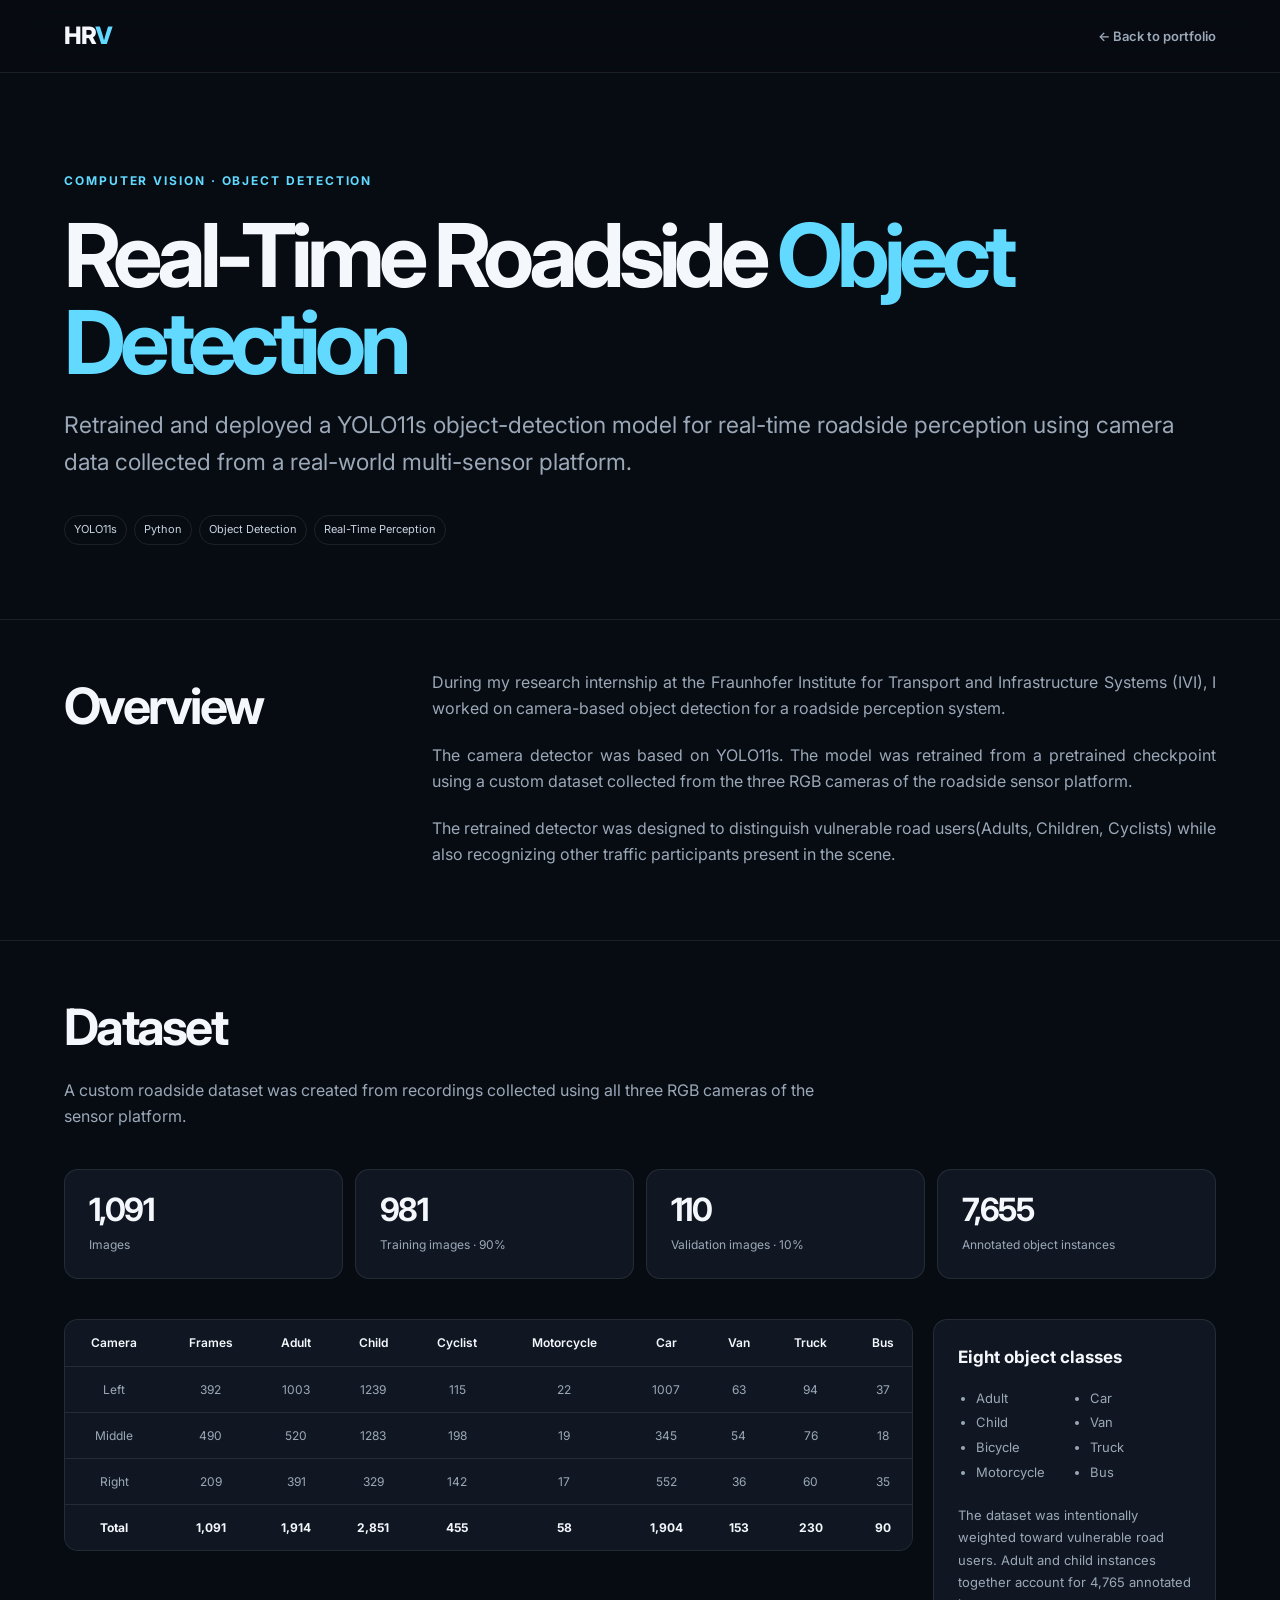
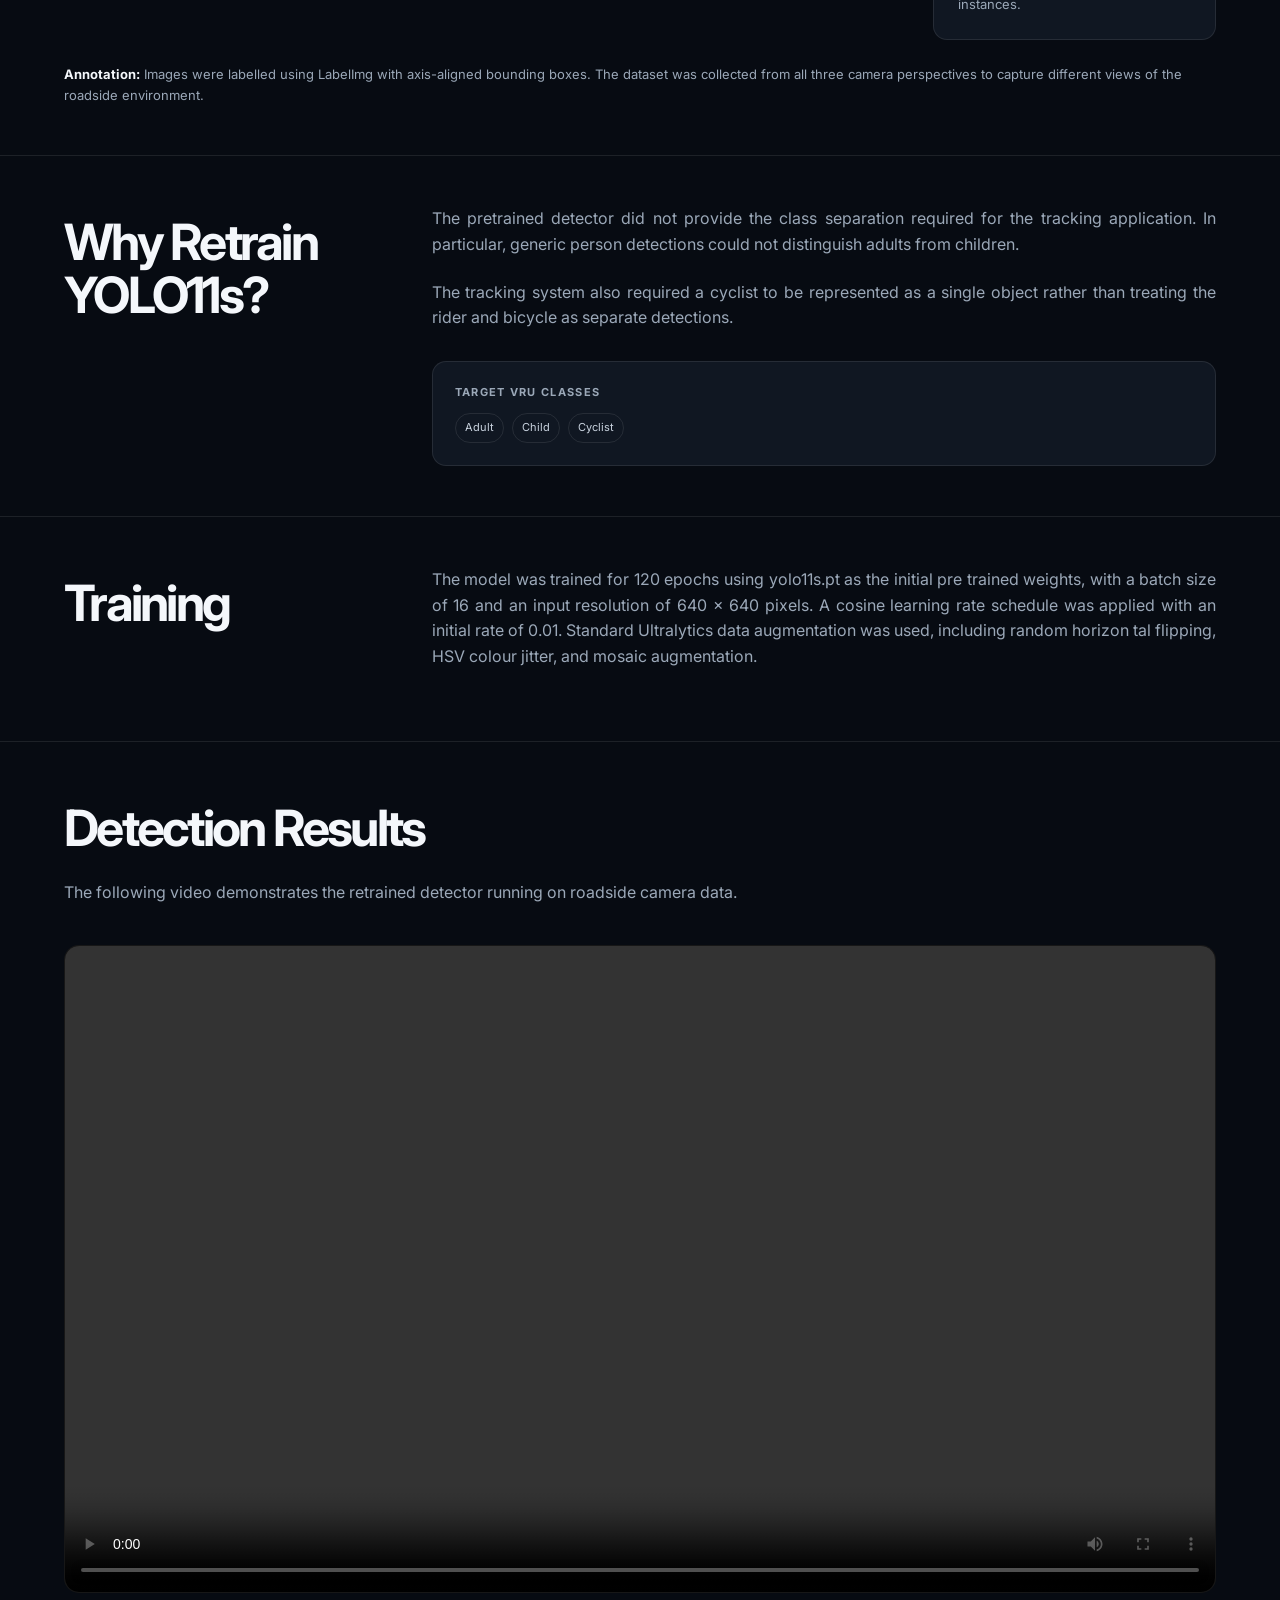
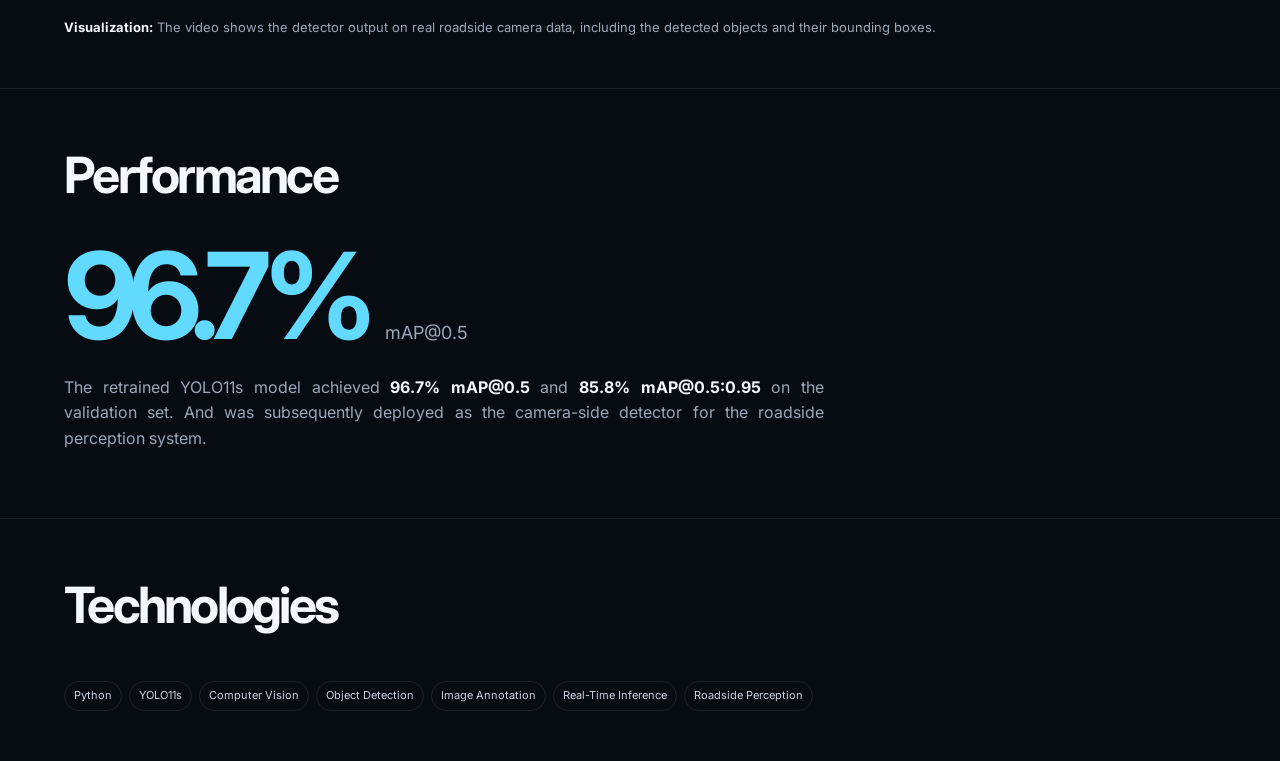
==== roadside-detection.html @ 36fd5cb9 "detection project" ====
<!DOCTYPE html>
<html lang="en">
<head>
    <meta charset="UTF-8">
    <meta name="viewport" content="width=device-width, initial-scale=1.0">

    <meta
        name="description"
        content="Hitesh Ram Vandanapu — Real-Time Roadside Object Detection using YOLO11s"
    >

    <title>Real-Time Roadside Object Detection | Hitesh Ram Vandanapu</title>

    <link rel="stylesheet" href="styles.css">
    <link rel="stylesheet" href="roadside-detection.css">

</head>

<body>
<header class="det-nav">
    <div class="det-container nav-inner">
        <a class="brand" href="index.html#home" aria-label="Back to Hitesh Ram Vandanapu portfolio">
            HR<span>V</span>
        </a>
        <a class="back-link" href="index.html#projects">← Back to portfolio</a>
    </div>
</header>


<main class="case-study">

    <!-- HERO -->
    <section class="case-hero">
        <div class="container">

            <div class="case-label">
                COMPUTER VISION · OBJECT DETECTION
            </div>

            <h1>
                Real-Time Roadside <span>Object Detection</span>
            </h1>

            <p class="case-lead">
                Retrained and deployed a YOLO11s object-detection model for real-time roadside perception using camera data
                collected from a real-world multi-sensor platform.
            </p>

            <div class="tags case-tags">
                <span class="tag">YOLO11s</span>
                <!-- <span class="tag">PyTorch</span> -->
                <span class="tag">Python</span>
                <span class="tag">Object Detection</span>
                <span class="tag">Real-Time Perception</span>
            </div>

        </div>
    </section>


    <!-- OVERVIEW -->
    <section>
        <div class="container case-grid">

            <div>
                <h2>Overview</h2>
            </div>

            <div class="case-content">
                <p>
                    During my research internship at the Fraunhofer Institute
                    for Transport and Infrastructure Systems (IVI), I worked
                    on camera-based object detection for a roadside perception
                    system.
                </p>

                <p>
                    The camera detector was based on YOLO11s. The model was
                    retrained from a pretrained checkpoint using a custom
                    dataset collected from the three RGB cameras of the
                    roadside sensor platform.
                </p>

                <p>
                    The retrained detector was designed to distinguish
                    vulnerable road users(Adults, Children, Cyclists) while also recognizing other traffic
                    participants present in the scene.
                </p>
            </div>

        </div>
    </section>


    <!-- DATASET -->
    <section>
        <div class="container">

            <h2>Dataset</h2>

            <p class="section-intro case-intro">
                A custom roadside dataset was created from recordings collected
                using all three RGB cameras of the sensor platform.
            </p>

            <div class="metric-grid">

                <div class="metric">
                    <strong>1,091</strong>
                    <span>Images</span>
                </div>

                <div class="metric">
                    <strong>981</strong>
                    <span>Training images · 90%</span>
                </div>

                <div class="metric">
                    <strong>110</strong>
                    <span>Validation images · 10%</span>
                </div>

                <div class="metric">
                    <strong>7,655</strong>
                    <span>Annotated object instances</span>
                </div>

            </div>


            <div class="dataset-layout">

                <div class="dataset-table-wrap">
                    <table class="dataset-table">

                        <thead>
                            <tr>
                                <th>Camera</th>
                                <th>Frames</th>
                                <th>Adult</th>
                                <th>Child</th>
                                <th>Cyclist</th>
                                <th>Motorcycle</th>
                                <th>Car</th>
                                <th>Van</th>
                                <th>Truck</th>
                                <th>Bus</th>
                            </tr>
                        </thead>

                        <tbody>
                            <tr>
                                <td>Left</td>
                                <td>392</td>
                                <td>1003</td>
                                <td>1239</td>
                                <td>115</td>
                                <td>22</td>
                                <td>1007</td>
                                <td>63</td>
                                <td>94</td>
                                <td>37</td>
                            </tr>

                            <tr>
                                <td>Middle</td>
                                <td>490</td>
                                <td>520</td>
                                <td>1283</td>
                                <td>198</td>
                                <td>19</td>
                                <td>345</td>
                                <td>54</td>
                                <td>76</td>
                                <td>18</td>
                            </tr>

                            <tr>
                                <td>Right</td>
                                <td>209</td>
                                <td>391</td>
                                <td>329</td>
                                <td>142</td>
                                <td>17</td>
                                <td>552</td>
                                <td>36</td>
                                <td>60</td>
                                <td>35</td>
                            </tr>

                            <tr class="table-total">
                                <td>Total</td>
                                <td>1,091</td>
                                <td>1,914</td>
                                <td>2,851</td>
                                <td>455</td>
                                <td>58</td>
                                <td>1,904</td>
                                <td>153</td>
                                <td>230</td>
                                <td>90</td>
                            </tr>
                        </tbody>

                    </table>
                </div>

                <div class="dataset-note">

                    <h3>Eight object classes</h3>

                    <ul>
                        <li>Adult</li>
                        <li>Child</li>
                        <li>Bicycle</li>
                        <li>Motorcycle</li>
                        <li>Car</li>
                        <li>Van</li>
                        <li>Truck</li>
                        <li>Bus</li>
                    </ul>

                    <p>
                        The dataset was intentionally weighted toward
                        vulnerable road users. Adult and child instances
                        together account for 4,765 annotated instances.
                    </p>

                </div>

            </div>

            <p class="case-note">
                <strong>Annotation:</strong>
                Images were labelled using LabelImg with axis-aligned
                bounding boxes. The dataset was collected from all three
                camera perspectives to capture different views of the
                roadside environment.
            </p>

        </div>
    </section>


    <!-- WHY RETRAIN -->
    <section>
        <div class="container case-grid">

            <div>
                <h2>Why Retrain YOLO11s?</h2>
            </div>

            <div class="case-content">

                <p>
                    The pretrained detector did not provide the class
                    separation required for the tracking application.
                    In particular, generic person detections could not
                    distinguish adults from children.
                </p>

                <p>
                    The tracking system also required a cyclist to be
                    represented as a single object rather than treating
                    the rider and bicycle as separate detections.
                </p>

                <div class="callout">
                    <span class="callout-label">Target VRU classes</span>

                    <div class="callout-tags">
                        <span class="tag">Adult</span>
                        <span class="tag">Child</span>
                        <span class="tag">Cyclist</span>
                    </div>
                </div>

            </div>

        </div>
    </section>


    <!-- TRAINING -->
    <section>
        <div class="container case-grid">

            <div>
                <h2>Training</h2>
            </div>

            <div class="case-content">
                <p>
                    The model was trained for 120 epochs using yolo11s.pt as the initial pre
                    trained weights, with a batch size of 16 and an input resolution of 640 × 640
                    pixels. A cosine learning rate schedule was applied with an initial rate of 0.01.
                    Standard Ultralytics data augmentation was used, including random horizon
                    tal flipping, HSV colour jitter, and mosaic augmentation.
                </p>

                <!-- <p>
                    The camera detector was based on YOLO11s. The model was
                    retrained from a pretrained checkpoint using a custom
                    dataset collected from the three RGB cameras of the
                    roadside sensor platform.
                </p>

                <p>
                    The retrained detector was designed to distinguish
                    vulnerable road users(Adults, Children, Cyclists) while also recognizing other traffic
                    participants present in the scene.
                </p> -->
            </div>
            <!-- <div class="pipeline">

                <div class="pipeline-step">
                    <span>01</span>
                    <strong>Pretrained YOLO11s</strong>
                    <p>Starting checkpoint</p>
                </div>

                <div class="pipeline-arrow">→</div>

                <div class="pipeline-step">
                    <span>02</span>
                    <strong>Custom Dataset</strong>
                    <p>1,091 labelled images</p>
                </div>

                <div class="pipeline-arrow">→</div>

                <div class="pipeline-step">
                    <span>03</span>
                    <strong>Retraining</strong>
                    <p>Eight traffic classes</p>
                </div>

                <div class="pipeline-arrow">→</div>

                <div class="pipeline-step">
                    <span>04</span>
                    <strong>Deployment</strong>
                    <p>Roadside perception</p>
                </div>

            </div> -->

            <!-- <div class="figure-card">
                <img
                    src="assets/yolo_training.png"
                    alt="YOLO11s training loss curves from the thesis"
                    loading="lazy"
                >

                <p class="figure-caption">
                    Training and validation loss curves for the retrained YOLO11s model.
                </p>
            </div> -->

        </div>
    </section>


    <!-- RESULTS VIDEO -->
    <section>
        <div class="container">

            <h2>Detection Results</h2>

            <p class="section-intro case-intro">
                The following video demonstrates the retrained detector
                running on roadside camera data.
            </p>

            <div class="video-container">

                <!--
                    OPTION 1:
                    Replace the src below with your compressed MP4.

                    OPTION 2:
                    Replace the entire video element with your YouTube
                    iframe if the video is hosted as an unlisted video.
                -->

                <video controls preload="metadata">
                    <source
                        src="assets/det_video.mp4"
                        type="video/mp4"
                    >
                    Your browser does not support HTML5 video.
                </video>

            </div>

            <p class="case-note">
                <strong>Visualization:</strong>
                The video shows the detector output on real roadside
                camera data, including the detected objects and their
                bounding boxes.
            </p>

            <!-- <div class="figure-card">
                <img
                    src="assets/detection_results.png"
                    alt="Comparison of pretrained and retrained YOLO11s detections"
                    loading="lazy"
                >

                <p class="figure-caption">
                    Example detection results comparing the pretrained
                    and retrained YOLO11s models.
                </p>
            </div> -->

        </div>
    </section>


    <!-- RESULT -->
    <section>
        <div class="container">

            <h2>Performance</h2>

            <div class="result-highlight">
                <strong>96.7%</strong>
                <span>mAP@0.5</span>
            </div>

            <p class="case-content result-text">
                The retrained YOLO11s model achieved <strong>96.7% mAP@0.5</strong> and <strong>85.8% mAP@0.5:0.95</strong> on the validation set.
                And was subsequently deployed as the
                camera-side detector for the roadside perception system.
            </p>

        </div>
    </section>


    <!-- CONNECTION
    <section>
        <div class="container case-grid">

            <div>
                <h2>From Detection to Tracking</h2>
            </div>

            <div class="case-content">

                <p>
                    The camera detector was not developed in isolation.
                    Its output became an input to my subsequent Master's
                    thesis on LiDAR-camera multi-object tracking.
                </p>

                <div class="connection-flow">

                    <div>
                        <span>Internship</span>
                        <strong>YOLO11s Retraining</strong>
                    </div>

                    <span class="flow-arrow">↓</span>

                    <div>
                        <span>Camera Input</span>
                        <strong>2D VRU Detections</strong>
                    </div>

                    <span class="flow-arrow">↓</span>

                    <div>
                        <span>Master's Thesis</span>
                        <strong>LiDAR + Camera Tracking</strong>
                    </div>

                </div>

            </div>

        </div>
    </section> -->


    <!-- TECHNOLOGIES -->
    <section>
        <div class="container">

            <h2>Technologies</h2>

            <div class="tags technology-tags">
                <span class="tag">Python</span>
                <!-- <span class="tag">PyTorch</span> -->
                <span class="tag">YOLO11s</span>
                <span class="tag">Computer Vision</span>
                <span class="tag">Object Detection</span>
                <span class="tag">Image Annotation</span>
                <span class="tag">Real-Time Inference</span>
                <span class="tag">Roadside Perception</span>
            </div>

        </div>
    </section>


</main>


<!-- <footer class="thesis-footer">
    <div class="thesis-container footer-inner">
        <span>Hitesh Ram Vandanapu · Perception Engineer</span>
        <a href="index.html#projects">Back to portfolio ↑</a>
    </div>
</footer> -->

</body>
</html>
---- styles.css ----
@import url('https://fonts.googleapis.com/css2?family=Inter:wght@400;500;600;700;800&display=swap');


/* ========================================
   CSS VARIABLES
   ======================================== */

:root {
    --bg: #070b12;
    --bg2: #0c111a;
    --card: #101722;
    --text: #f4f7fb;
    --muted: #9ba8b8;

    --line: rgba(255, 255, 255, 0.09);

    --accent: #62d9ff;
    --accent2: #8b7cff;
    --name: #ff6b6b;

    --max: 1600px;
}


/* ========================================
   RESET / BASE STYLES
   ======================================== */

* {
    box-sizing: border-box;
}

html {
    scroll-behavior: smooth;
}

body {
    margin: 0;
    background: var(--bg);
    color: var(--text);
    font-family: Inter, Arial, sans-serif;
    line-height: 1.6;
}

a {
    color: inherit;
    text-decoration: none;
}


/* ========================================
   CONTAINER
   ======================================== */

.container {
    width: min(var(--max), 90%);
    margin: auto;
    /* padding: 10px 0; */
}


/* ========================================
   NAVIGATION
   ======================================== */

nav {
    position: fixed;
    top: 0;
    left: 0;
    right: 0;

    z-index: 50;

    background: rgba(7, 11, 18, 0.72);
    backdrop-filter: blur(18px);

    border-bottom: 1px solid var(--line);
}

.nav {
    height: 72px;

    display: flex;
    align-items: center;
    justify-content: space-between;
}
/* ========================================
   LOGO
   ======================================== */
.logo {
    transform: translateX(-20px);
    font-family: 'Orbitron',sans-serif;
    font-size: 32px;
    font-weight: 800;
    letter-spacing: -0.04em;
    color: var(--text);
}
.logo-v {
    color: var(--accent);
}


/* -------------------------------------------- */
.navlinks {
    display: flex;
    gap: 28px;

    font-size: 17px;
    color: var(--muted);
    transform: translateY(5px);
}

.navlinks a:hover {
    color: var(--accent2);
}

.navlinks a[aria-label="Home"] {
    display: inline-flex;
    width: 25px;
    height: 25px;
    align-items: center;
    justify-content: center;
    font-size: 24px;
}

.mobile-nav,
.mobile-nav-label {
    display: none;
}


/* ========================================
   HERO SECTION
   ======================================== */
/* Hero Grid Layout */
.hero-inner {
  position: relative;
  padding-top: 72px;
    padding-bottom: 55px;
  display: grid;
    grid-template-columns: 1.1fr 0.9fr;
  align-items: center;
  gap: 50px;
    min-height: 100vh;
}

.hero-content {
  max-width: 100%;
  transform: translateY(80px);
}

/* Image Frame & Glow Styling */
.hero-image-wrapper {
  display: flex;
    justify-content: flex-end;
    align-items: center;
  position: relative;
        top: -225px;
        right: -350px;
    align-self: end;
}

.hero-image-frame {
  position: relative;
  transform: scale(2.0);
  transform-origin: right center;
  width: 100%;
        max-width: 540px;

  aspect-ratio: 5 / 5;
}

.hero-img {
  width: 100%;
  height: 100%;
  object-fit: cover;
  object-position: 60% 20%;
  display: block;
}

/* Mobile Responsiveness adjustment */
@media (max-width: 900px) {
  .hero-inner {
    grid-template-columns: 1fr;
    padding-top: 100px;
        padding-bottom: 0;
    gap: 40px;
        min-height: auto;
  }
  
  .hero-image-wrapper {
    order: -1; /* Places photo above text on mobile devices */
        top: 0;
                right: 0;
  }
  
  .hero-image-frame {
        transform: none;
        transform-origin: center;
    max-width: 280px;
  }

    .hero-content {
        transform: none;
    }
}
.hero {
    min-height: 100vh;

    display: flex;
    align-items: center;

    position: relative;
    overflow: hidden;
}

.hero[hidden] {
    display: none;
}


/* Background glow effects */

.glow {
    position: absolute;

    width: 600px;
    height: 600px;

    border-radius: 50%;

    filter: blur(100px);
    opacity: 0.18;

    pointer-events: none;
}

.g1 {
    background: var(--accent);

    right: -200px;
    top: 5%;
}

.g2 {
    background: var(--accent2);

    left: -300px;
    bottom: -250px;
}


/* .hero-inner {
    position: relative;
    padding-top: 72px;
} */


/* Hero eyebrow */

.eyebrow {
    color: var(--accent);

    font-size: 12px;
    font-weight: 700;

    letter-spacing: 0.18em;
    text-transform: uppercase;
}


/* Main heading */

h1 {
    max-width: 1000px;

    margin: 20px 0 25px;

    font-size: clamp(48px, 8vw, 50px);
    line-height: 0.96;

    letter-spacing: -0.065em;
}


/* Hero description */

.hero-sub {
    max-width: 760px;

    margin: 0;

    color: var(--muted);

    font-size: clamp(18px, 2vw, 23px);
}


/* ========================================
   TYPING ANIMATION
   ======================================== */

.typebox {
    min-height: 34px;

    margin-top: 28px;

    font-size: 18px;
    font-weight: 600;
}

.typebox span {
    color: var(--accent);
}

.cursor {
    display: inline-block;

    width: 2px;
    height: 1em;

    margin-left: 5px;

    background: var(--accent);

    vertical-align: -2px;

    animation: blink 0.8s infinite;
}

@keyframes blink {
    50% {
        opacity: 0;
    }
}


/* ========================================
   BUTTONS
   ======================================== */

.actions {
    display: flex;
    flex-wrap: wrap;
    gap: 12px;

    margin-top: 35px;
    transform: translateX(450px);

}

.btn {
    padding: 13px 19px;

    border: 1px solid var(--line);
    border-radius: 9px;

    font-size: 13px;
    font-weight: 700;

    transition: 0.2s;
}

.btn:hover {
    transform: translateY(-2px);

    border-color: rgba(255, 255, 255, 0.25);
}

.btn.primary {
    background: #fff;
    color: #070b12;

    border-color: #fff;
}


/* Scroll indicator */

.scroll {
    position: absolute;

    bottom: 35px;
    left: 0;

    color: var(--muted);

    font-size: 11px;
    letter-spacing: 0.12em;
    text-transform: uppercase;
}


/* ========================================
   GENERAL SECTIONS
   ======================================== */

section {
    padding: 100px 0;

    border-top: 1px solid var(--line);
}

section.page-hidden {
    display: none;
}

.section-title {
    margin: 0 0 12px;

    font-size: 40px;

    letter-spacing: -0.05em;
}

.section-intro {
    max-width: 680px;

    margin-bottom: 45px;

    color: var(--muted);
}


/* ========================================
   ABOUT SECTION
   ======================================== */

#about {
    text-align: center;
}

#about .section-intro {
    margin-right: auto;
    margin-left: auto;
    text-align: justify;
}

.about-image {
    display: block;
    width: 220px;
    height: 220px;
    margin: 0 auto 30px;
    object-fit: cover;
    object-position: 60% 20%;
    border: 4px solid var(--accent2);
    border-radius: 50%;
}
 
.about {
    text-align: center;
}
.know {
    color: var(--accent);
}

.about-copy {
    margin-right: 300px;
    margin-left: 300px;
    color: var(--text);

    font-size: 16px;
    text-align: justify;
}


/* Statistics */

/* .statgrid {
    display: grid;

    grid-template-columns: 1fr 1fr;

    gap: 12px;
}

.stat {
    padding: 0;
}

.stat strong {
    display: block;

    font-size: 30px;

    letter-spacing: -0.04em;
}

.stat span {
    font-size: 12px;

    color: var(--muted);
} */


/* ========================================
   EXPERIENCE SECTION
   ======================================== */

.work {
    display: grid;

    gap: 18px;
}

.work-card {
    display: grid;

    grid-template-columns: 220px 1fr;

    gap: 30px;

    padding: 28px;

    background: var(--card);

    border: 1px solid var(--line);
    border-radius: 15px;
}

.work-date {
    color: var(--muted);

    font-size: 14px;
    padding-top: 5px;
}

.work h3 {
    margin: 0;

    font-size: 22px;
}

.company {
    margin: 4px 0 14px;

    color: var(--accent);

    font-size: 16px;
}

.work ul {
    margin: 0;

    padding-left: 18px;

    color: var(--muted);
}

.work li {
    margin: 7px 0;
}


/* ========================================
   PROJECTS SECTION
   ======================================== */

.project-grid {
    display: grid;

    grid-template-columns: repeat(2, 1fr);

    gap: 18px;
}

.project-link {
    display: inline-block;

    margin-top: 24px;

    color: var(--accent);

    font-size: 13px;
    font-weight: 700;

    transition:
        transform 0.2s ease,
        color 0.2s ease;
}

.project-link:hover {
    color: var(--accent2);
    transform: translateX(4px);
}

.project {
    min-height: 260px;

    display: flex;
    flex-direction: column;

    padding: 28px;

    background: var(--card);

    border: 1px solid var(--line);
    border-radius: 15px;
}

.project-num {
    color: var(--accent);

    font-size: 12px;
    font-weight: 700;

    letter-spacing: 0.12em;
}

.project h3 {
    margin: 12px 0 8px;

    font-size: 23px;
}

.project p {
    margin: 0;

    color: var(--muted);

    font-size: 14px;
}


/* Project tags */

.tags {
    display: flex;
    flex-wrap: wrap;

    gap: 7px;

    margin-top: auto;
    padding-top: 25px;
}

.tag {
    padding: 5px 9px;

    color: #c9d3df;

    font-size: 11px;

    border: 1px solid var(--line);
    border-radius: 100px;
}


/* ========================================
   SKILLS SECTION
   ======================================== */

.skills {
    display: grid;

    grid-template-columns: repeat(3, 1fr);

    gap: 12px;
}

.skill ul {
    margin: 0;
    padding-left: 20px;

    color: var(--muted);

    font-size: 13px;
    line-height: 1.8;
}

.skill ul2 {
    display: grid;
    grid-template-columns: repeat(2, 1fr);

    margin: 0;
    padding-left: 20px;

    color: var(--muted);

    font-size: 13px;
    line-height: 1.8;
}

.skill li {
    margin: 3px 0;
    padding-left: 3px;
}

.skill li::marker {
    color: var(--accent);
}

.skill {
    position: relative;

    min-height: 190px;
    padding: 20px;

    background: var(--card);

    border: 1px solid var(--line);
    border-radius: 14px;

    transition:
        transform 0.2s ease,
        border-color 0.2s ease;
}

#skills {
    padding-top: 100px;
    padding-bottom: 75px;
}

.skill:hover {
    transform: translateY(-3px);
    border-color: rgba(98, 217, 255, 0.28);
}

.skill-num {
    margin-bottom: 0px;

    color: var(--accent);

    font-size: 11px;
    font-weight: 700;

    letter-spacing: 0.14em;
}

.skill-list {
    display: grid;
    gap: 12px;
}

.skill-item {
    display: grid;
    gap: 5px;
    color: var(--muted);
    font-size: 12px;
}
.skill-bar {
    width: 100%;
    height: 5px;

    margin-top: 7px;

    background: rgba(255, 255, 255, 0.08);
    border-radius: 10px;

    overflow: hidden;
}

.skill-bar i {
    display: block;

    width: 0;
    height: 100%;

    background: var(--accent);
    border-radius: inherit;

    transition: width 1.2s cubic-bezier(0.4, 0, 0.2, 1);
}
.skill-bar {
    height: 7px;
    overflow: hidden;
    border-radius: 999px;
    background: rgba(255, 255, 255, 0.09);
}


.skill-bar i {
    display: block;
    height: 100%;
    border-radius: inherit;
    background: var(--accent);
}

.skill h3 {
    margin: 0 0 12px;

    font-size: 17px;
    line-height: 1.3;
}

.skill p {
    margin: 0;

    color: var(--muted);

    font-size: 13px;
    line-height: 1.8;
}


/* ========================================
   EDUCATION SECTION
   ======================================== */

.edu {
    display: grid;

    grid-template-columns: 1fr 1fr;

    gap: 18px;
}

.edu-card {
    padding: 25px;

    background: var(--card);

    border: 1px solid var(--line);
    border-radius: 14px;
}

.edu-card .year {
    color: var(--accent);

    font-size: 12px;
}

.edu-card h3 {
    margin: 8px 0 3px;
}

.edu-card p {
    margin: 0;

    color: var(--muted);

    font-size: 14px;
}


/* ========================================
   CONTACT SECTION
   ======================================== */

.contact {
    display: grid;
    grid-template-columns: 0.9fr 1.1fr;
    align-items: start;
    gap: 90px;
}

.contact-details h2 {
    margin: 0;
    font-size: clamp(44px, 6vw, 72px);
    line-height: 1;
    letter-spacing: -0.065em;
}

.contact-details h2 span {
    color: var(--accent);
}

.contact-details h3 {
    margin: 38px 0 26px;
    transform: translateY(20px);
    font-size: 22px;
    color: var(--text);
}

.contact-detail {
    display: flex;
    align-items: center;
    gap: 20px;
    width: fit-content;
    margin: 22px 0;
    font-size: 17px;
    font-weight: 600;
    transform: translateY(50px);

}

.contact-icon {
    width: 32px;
    color: var(--accent2);
    font-size: 27px;
    text-align: center;
}

.contact-socials {
    display: flex;
    gap: 22px;
    margin: 30px 0;
}

.social-link {
    display: grid;
    width: 40px;
    height: 40px;
    place-items: center;
    background: var(--text);
    color: var(--bg);
    font-size: 14px;
    font-weight: 800;
}

.contact-cv {
    display: inline-block;
    transform: translateY(100px);
    background: var(--accent);
    border-color: var(--accent);
}

.contact-actions {
    display: flex;
    flex-wrap: wrap;
    gap: 12px;
    margin-top: 30px;
}

.contact-linkedin {
    display: inline-block;
    transform: translateY(100px);

}

.contact-form {
    display: flex;
    flex-direction: column;
    transform: translateY(100px);
    gap: 10px;
}

.contact-form label {
    position: absolute;
    width: 1px;
    height: 1px;
    overflow: hidden;
    clip: rect(0 0 0 0);
}

.contact-form input,
.contact-form textarea {
    width: 100%;
    padding: 13px 16px;
    border: 1px solid rgba(27, 155, 190, 0.28);
    border-radius: 8px;
    outline: none;
    background: rgba(27, 155, 190, 0.28);
    color: var(--text);
    font: inherit;
}

.contact-form input::placeholder,
.contact-form textarea::placeholder {
    color: var(--text);
    opacity: 0.95;
}

.contact-form input:focus,
.contact-form textarea:focus {
    border-color: var(--accent2);
}

.contact-form textarea {
    min-height: 190px;
    resize: vertical;
}

.contact-form button {
    align-self: flex-start;
    margin-top: 10px;
    background: var(--accent);
    border-color: var(--accent);
    color: var(--bg);
}

.contact-details p {
    max-width: 650px;

    color: var(--muted);
}


/* ========================================
   FOOTER
   ======================================== */

footer {
    display: flex;

    justify-content: space-between;

    padding: 18px 0;

    color: var(--muted);

    font-size: 12px;

    border-top: 1px solid var(--line);
    position: fixed;
    right: 5%;
    bottom: 0;
    left: 5%;
    z-index: 40;
    background: var(--bg);
}

footer.footer-hidden {
    display: none;
}


/* ========================================
   RESPONSIVE DESIGN
   ======================================== */

@media (max-width: 800px) {

    .logo {
        transform: translateX(-15px);
    }

    #about {
        padding: 80px 0;
    }

    #about .section-title {
        font-size: 34px;
    }

    #about .section-intro,
    #about .about-copy {
        max-width: none;
        margin-right: 0;
        margin-left: 0;
        text-align: left;
    }

    #about .about-image {
        width: 180px;
        height: 180px;
        margin-bottom: 24px;
    }

    /* Navigation */

    .navlinks {
        display: none;
    }

    .mobile-nav-label {
        display: block;
        position: absolute;
        width: 1px;
        height: 1px;
        overflow: hidden;
        clip: rect(0 0 0 0);
    }

    .mobile-nav {
        display: block;
        max-width: 170px;
        padding: 8px 10px;
        border: 1px solid var(--line);
        border-radius: 7px;
        background: var(--card);
        color: var(--text);
        font: inherit;
    }


    /* Hero */

    .hero {
        min-height: 92vh;
    }


    /* Grid layouts */

    .about,
    .project-grid,
    .skills,
    .edu {
        grid-template-columns: 1fr;
    }


    /* Experience */

    .work-card {
        grid-template-columns: 1fr;

        gap: 10px;
    }


    /* Contact */

    .contact {
        grid-template-columns: 1fr;
        gap: 50px;
    }

    #contact {
        padding-bottom: 150px;
    }

    .contact-detail,
    .contact-cv,
    .contact-linkedin,
    .contact-form {
        transform: none;
    }

    .contact-form textarea {
        min-height: 140px;
    }

    .contact .actions {
        margin-top: 25px;
    }
}
---- roadside-detection.css ----
/* ========================================
   ROADSIDE DETECTION CASE STUDY
   ======================================== */

.det-container {
    width: min(var(--max), 90%);
    margin: auto;
}

.det-nav {
    position: sticky;
    top: 0;
    z-index: 20;
    background: rgba(7, 11, 18, 0.86);
    backdrop-filter: blur(18px);
    border-bottom: 1px solid var(--line);
}

.nav-inner {
    min-height: 72px;
    display: flex;
    align-items: center;
    justify-content: space-between;
}

.brand {
    font-size: 24px;
    font-weight: 800;
    letter-spacing: -0.05em;
}

.brand span { color: var(--accent); }

.back-link {
    color: var(--muted);
    font-size: 13px;
    font-weight: 600;
    transition: color 0.2s ease;
}

.back-link:hover { color: var(--accent); }

.case-study {
    padding-top: 24px;
}

.case-study section {
    padding: 50px 0;
    border-top: 1px solid var(--line);
}

.case-hero {
    min-height: 58vh;
    display: flex;
    align-items: center;
    border-top: 0 !important;
}

.case-label,
.case-number {
    color: var(--accent);
    font-size: 12px;
    font-weight: 700;
    letter-spacing: 0.16em;
    text-transform: uppercase;
}

.case-hero h1 {
    max-width: 2000px;
    margin: 22px 0;
    font-size: clamp(48px, 7vw, 88px);
    line-height: 0.98;
    letter-spacing: -0.07em;
}

.case-hero h1 span {
    color: var(--accent);
}

.case-lead {
    max-width: 2000px;
    margin: 0;
    color: var(--muted);
    font-size: clamp(18px, 2vw, 23px);
}

.case-tags {
    margin-top: 10px;
    margin-bottom: 0;
}

.case-grid {
    display: grid;
    grid-template-columns: 0.55fr 1.45fr;
    gap: 70px;
}

.case-grid h2,
.case-study h2 {
    margin: 10px 0 25px;
    font-size: clamp(32px, 4vw, 50px);
    line-height: 1.05;
    letter-spacing: -0.055em;
}

.case-content {
    max-width: 820px;
    color: var(--muted);
    font-size: 16px;
    text-align: justify;
}

.case-content p {
    margin: 0 0 22px;
}

.case-content strong {
    color: var(--text);
}

.case-intro {
    max-width: 760px;
    margin: 0 0 40px;
    color: var(--muted);
}

.metric-grid {
    display: grid;
    grid-template-columns: repeat(4, 1fr);
    gap: 12px;
    margin: 40px 0;
}

.metric {
    padding: 24px;
    background: var(--card);
    border: 1px solid var(--line);
    border-radius: 14px;
}

.metric strong {
    display: block;
    color: var(--text);
    font-size: 32px;
    line-height: 1;
    letter-spacing: -0.05em;
}

.metric span {
    display: block;
    margin-top: 9px;
    color: var(--muted);
    font-size: 12px;
}

.dataset-layout {
    display: grid;
    grid-template-columns: 1.5fr 0.5fr;
    gap: 20px;
    align-items: start;
}

.dataset-table-wrap {
    overflow-x: auto;
    border: 1px solid var(--line);
    border-radius: 14px;
    background: var(--card);
}

.dataset-table {
    width: 100%;
    min-width: 850px;
    border-collapse: collapse;
    font-size: 12px;
    text-align: center;
}

.dataset-table th,
.dataset-table td {
    padding: 13px 12px;
    text-align: center;
    border-bottom: 1px solid var(--line);
}

.dataset-table th:first-child,
.dataset-table td:first-child {
    text-align: center;
}

.dataset-table th {
    color: var(--text);
    font-weight: 600;
}

.dataset-table td {
    color: var(--muted);
}

.dataset-table tr:last-child td {
    border-bottom: 0;
}

.dataset-table .table-total td {
    color: var(--text);
    font-weight: 700;
}

.dataset-note {
    padding: 24px;
    background: var(--card);
    border: 1px solid var(--line);
    border-radius: 14px;
}

.dataset-note h3 {
    margin: 0 0 14px;
    font-size: 17px;
}

.dataset-note ul {
    columns: 2;
    margin: 0 0 20px;
    padding-left: 18px;
    color: var(--muted);
    font-size: 13px;
    line-height: 1.9;
}

.dataset-note p {
    margin: 0;
    color: var(--muted);
    font-size: 13px;
    line-height: 1.7;
}

.case-note {
    margin: 24px 0 0;
    color: var(--muted);
    font-size: 13px;
}

.case-note strong {
    color: var(--text);
}

.callout {
    margin-top: 30px;
    padding: 22px;
    background: var(--card);
    border: 1px solid var(--line);
    border-radius: 14px;
}

.callout-label {
    display: block;
    margin-bottom: 12px;
    color: var(--muted);
    font-size: 11px;
    font-weight: 700;
    letter-spacing: 0.12em;
    text-transform: uppercase;
}

.callout-tags {
    display: flex;
    flex-wrap: wrap;
    gap: 8px;
}

.pipeline {
    display: grid;
    grid-template-columns: 1fr auto 1fr auto 1fr auto 1fr;
    gap: 14px;
    align-items: stretch;
    margin: 40px 0;
}

.pipeline-step {
    min-width: 0;
    padding: 22px;
    background: var(--card);
    border: 1px solid var(--line);
    border-radius: 14px;
}

.pipeline-step span {
    display: block;
    margin-bottom: 14px;
    color: var(--accent);
    font-size: 11px;
    font-weight: 700;
    letter-spacing: 0.12em;
}

.pipeline-step strong {
    display: block;
    font-size: 15px;
}

.pipeline-step p {
    margin: 6px 0 0;
    color: var(--muted);
    font-size: 12px;
}

.pipeline-arrow {
    display: flex;
    align-items: center;
    color: var(--accent);
    font-size: 22px;
}

.figure-card {
    margin-top: 35px;
    overflow: hidden;
    background: var(--card);
    border: 1px solid var(--line);
    border-radius: 15px;
}

.figure-card img {
    display: block;
    width: 100%;
    height: auto;
}

.figure-caption {
    margin: 0;
    padding: 14px 18px;
    color: var(--muted);
    font-size: 12px;
    border-top: 1px solid var(--line);
}

.video-container {
    margin-top: 35px;
    overflow: hidden;
    background: #000;
    border: 1px solid var(--line);
    border-radius: 15px;
    aspect-ratio: 16 / 9;
}

.video-container video {
    display: block;
    width: 100%;
    height: 100%;
    object-fit: contain;
}

.result-highlight {
    display: flex;
    align-items: baseline;
    gap: 18px;
    margin: 40px 0 25px;
}

.result-highlight strong {
    color: var(--accent);
    font-size: clamp(64px, 10vw, 120px);
    line-height: 0.9;
    letter-spacing: -0.08em;
}

.result-highlight span {
    color: var(--muted);
    font-size: 18px;
}

.result-text {
    max-width: 760px;
}

.connection-flow {
    display: flex;
    flex-direction: column;
    gap: 10px;
    margin-top: 30px;
}

.connection-flow > div {
    padding: 20px;
    background: var(--card);
    border: 1px solid var(--line);
    border-radius: 12px;
}

.connection-flow span {
    display: block;
    margin-bottom: 4px;
    color: var(--accent);
    font-size: 11px;
    font-weight: 700;
    letter-spacing: 0.12em;
    text-transform: uppercase;
}

.connection-flow strong {
    font-size: 16px;
}

.flow-arrow {
    color: var(--accent);
    text-align: center;
}

.technology-tags {
    max-width: 900px;
}


/* ========================================
   RESPONSIVE
   ======================================== */

@media (max-width: 1000px) {

    .case-grid {
        grid-template-columns: 1fr;
        gap: 25px;
    }

    .metric-grid {
        grid-template-columns: repeat(2, 1fr);
    }

    .dataset-layout {
        grid-template-columns: 1fr;
    }

    .pipeline {
        grid-template-columns: 1fr;
    }

    .pipeline-arrow {
        justify-content: center;
        transform: rotate(90deg);
    }
}


@media (max-width: 800px) {

    .case-study {
        padding-top: 72px;
    }

    .case-study section {
        padding: 75px 0;
    }

    .case-hero {
        min-height: 75vh;
    }

    .metric-grid {
        grid-template-columns: 1fr 1fr;
    }

    .dataset-note ul {
        columns: 1;
    }

    .case-hero h1 {
        font-size: clamp(44px, 13vw, 68px);
    }
}


@media (max-width: 500px) {

    .metric-grid {
        grid-template-columns: 1fr;
    }

    .result-highlight {
        display: block;
    }

    .result-highlight span {
        display: block;
        margin-top: 12px;
    }
}

.thesis-footer {
    border-top: 1px solid var(--line);
}

.footer-inner {
    min-height: 75px;
    display: flex;
    justify-content: space-between;
    align-items: center;
    color: var(--muted);
    font-size: 11px;
}

.footer-inner a {
    color: var(--muted);
    transition: color 0.2s ease;
}

.footer-inner a:hover { color: var(--accent); }

.thesis-container {
    width: min(var(--max), 90%);
    margin: 0 auto;
}
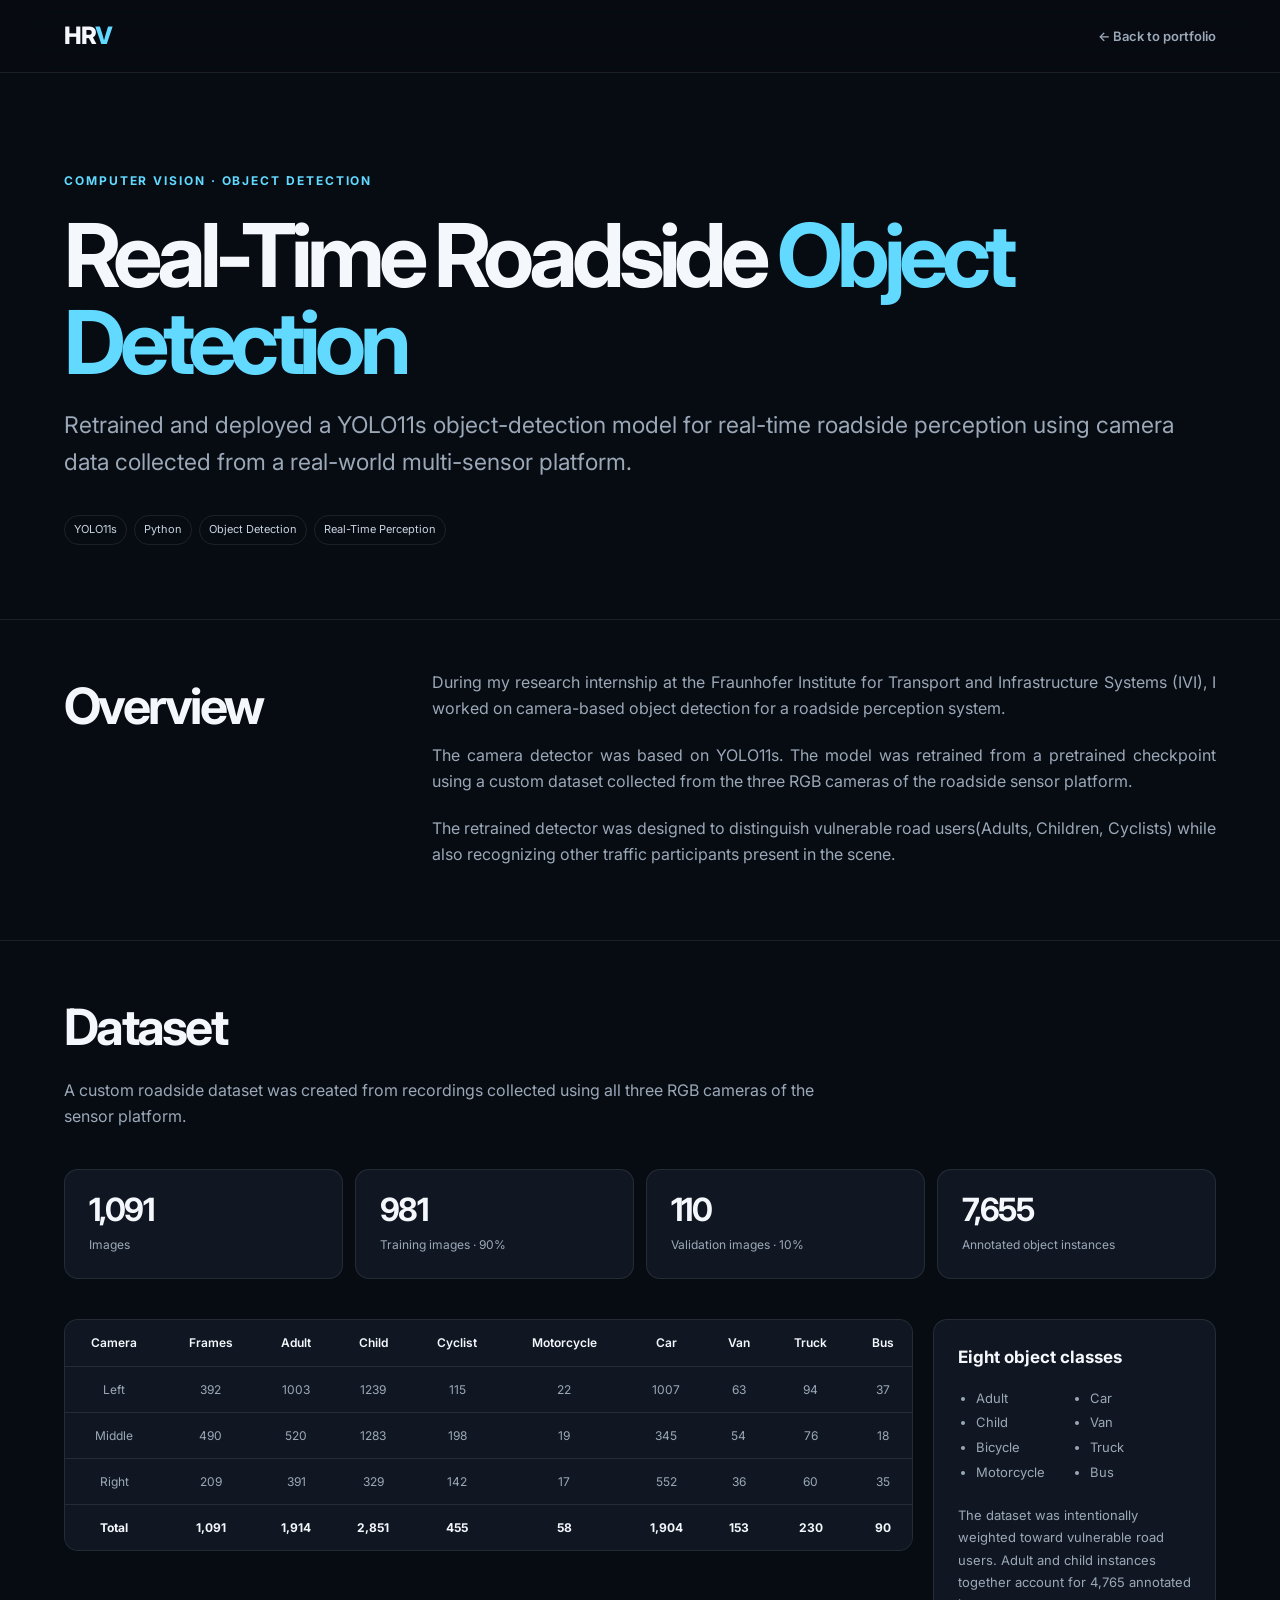
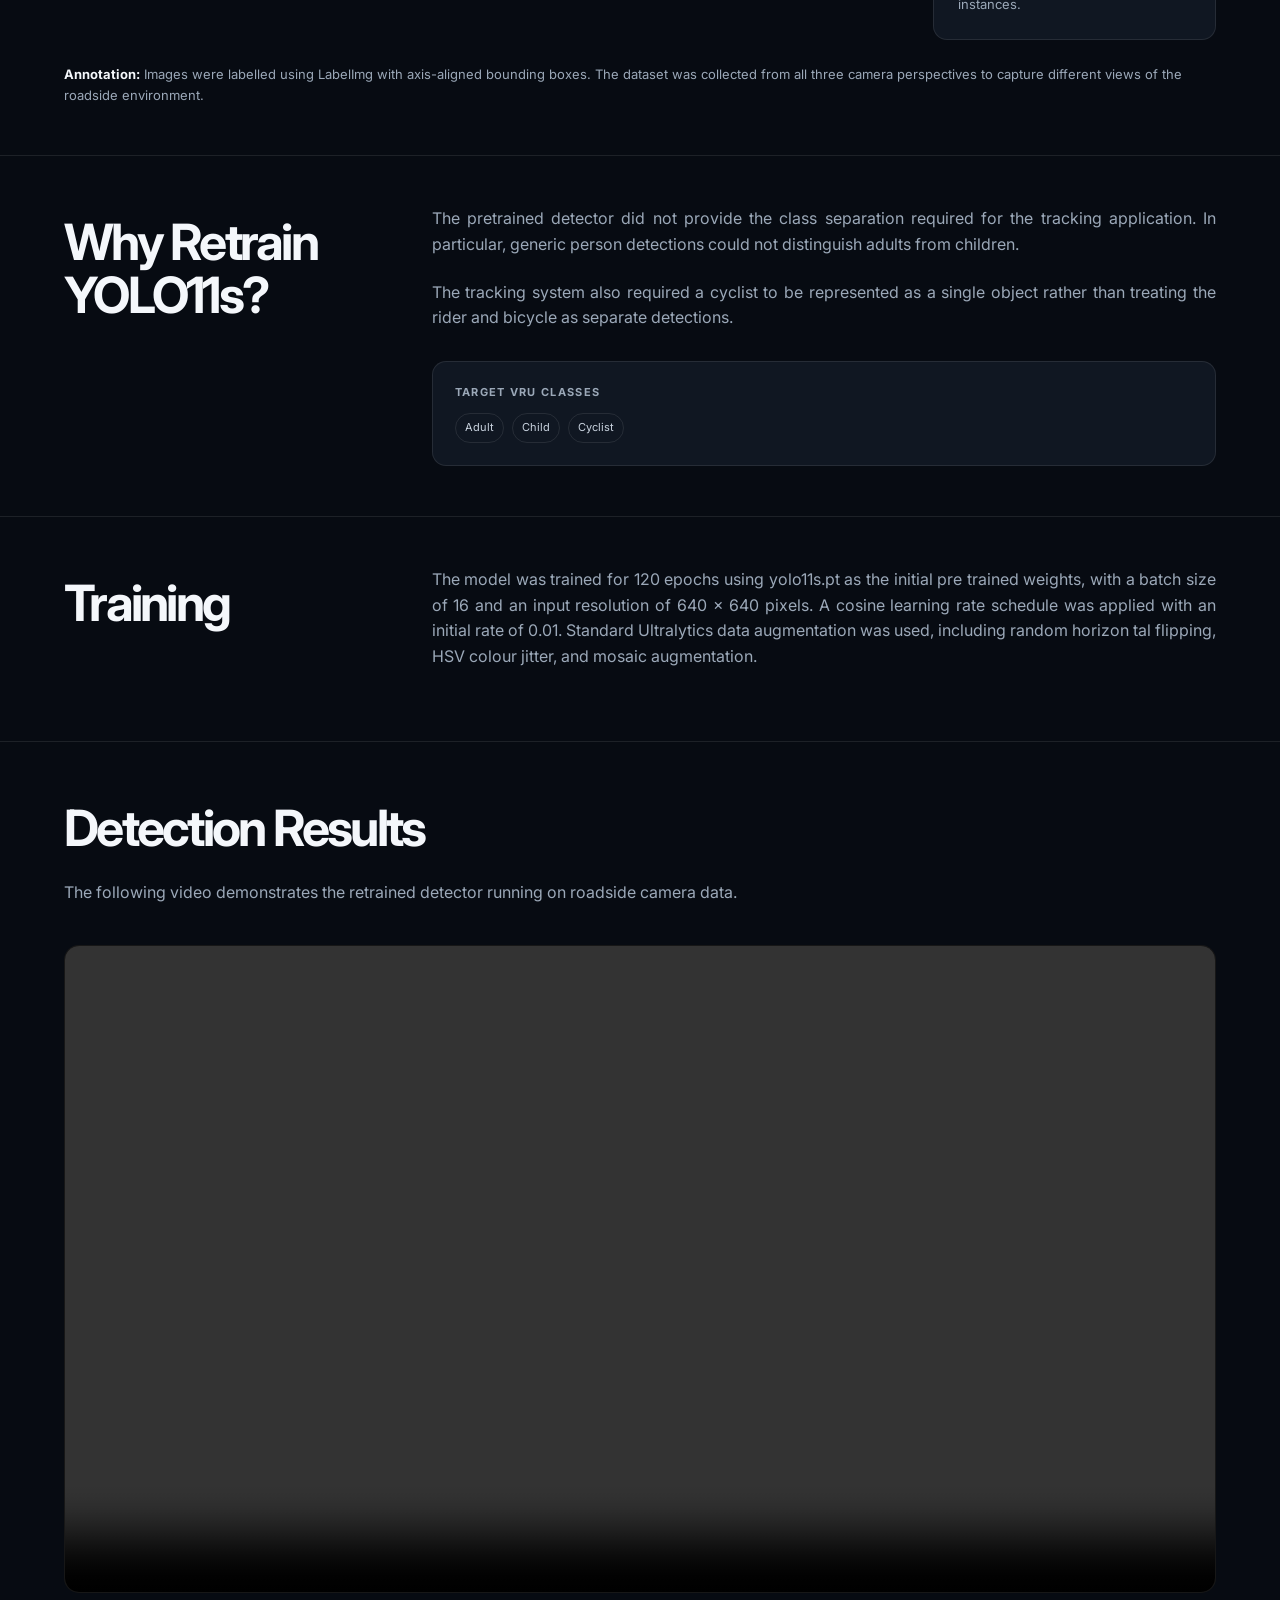
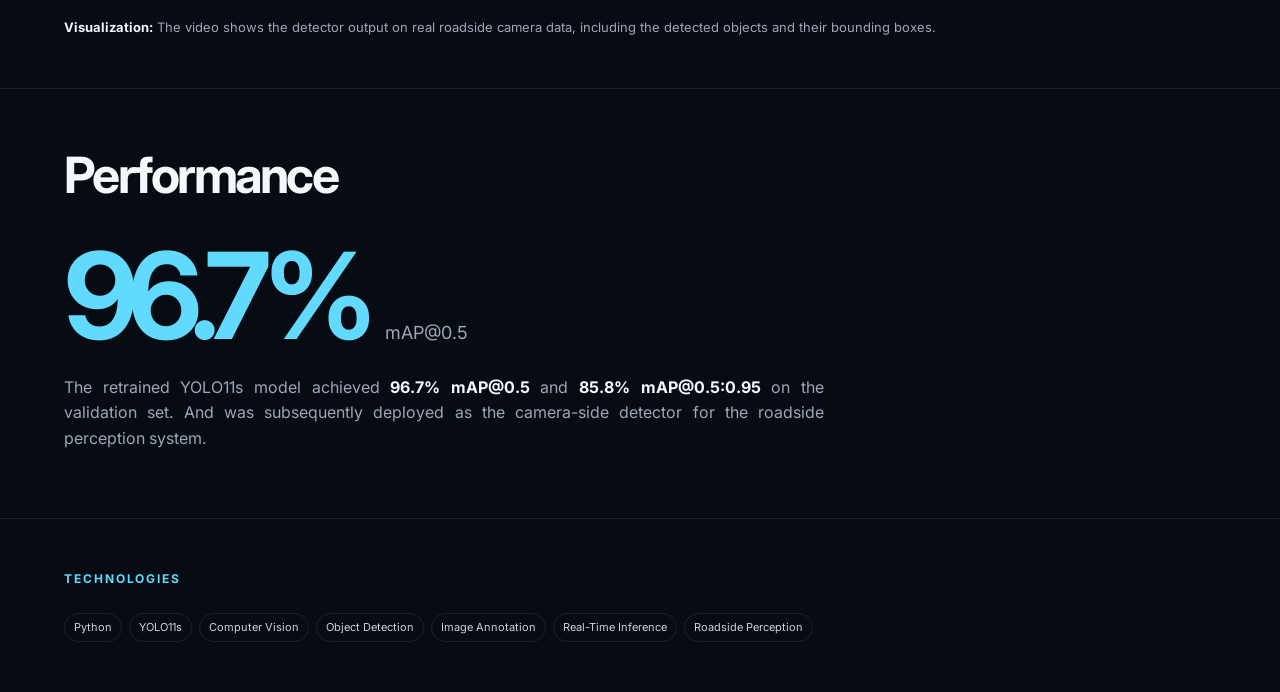
==== commit 4ac14fad: "Update roadside-detection.html" ====
--- a/roadside-detection.html
+++ b/roadside-detection.html
@@ -487,7 +487,9 @@
     <section>
         <div class="container">
 
-            <h2>Technologies</h2>
+            <div class="case-label">
+                Technologies
+            </div>
 
             <div class="tags technology-tags">
                 <span class="tag">Python</span>
